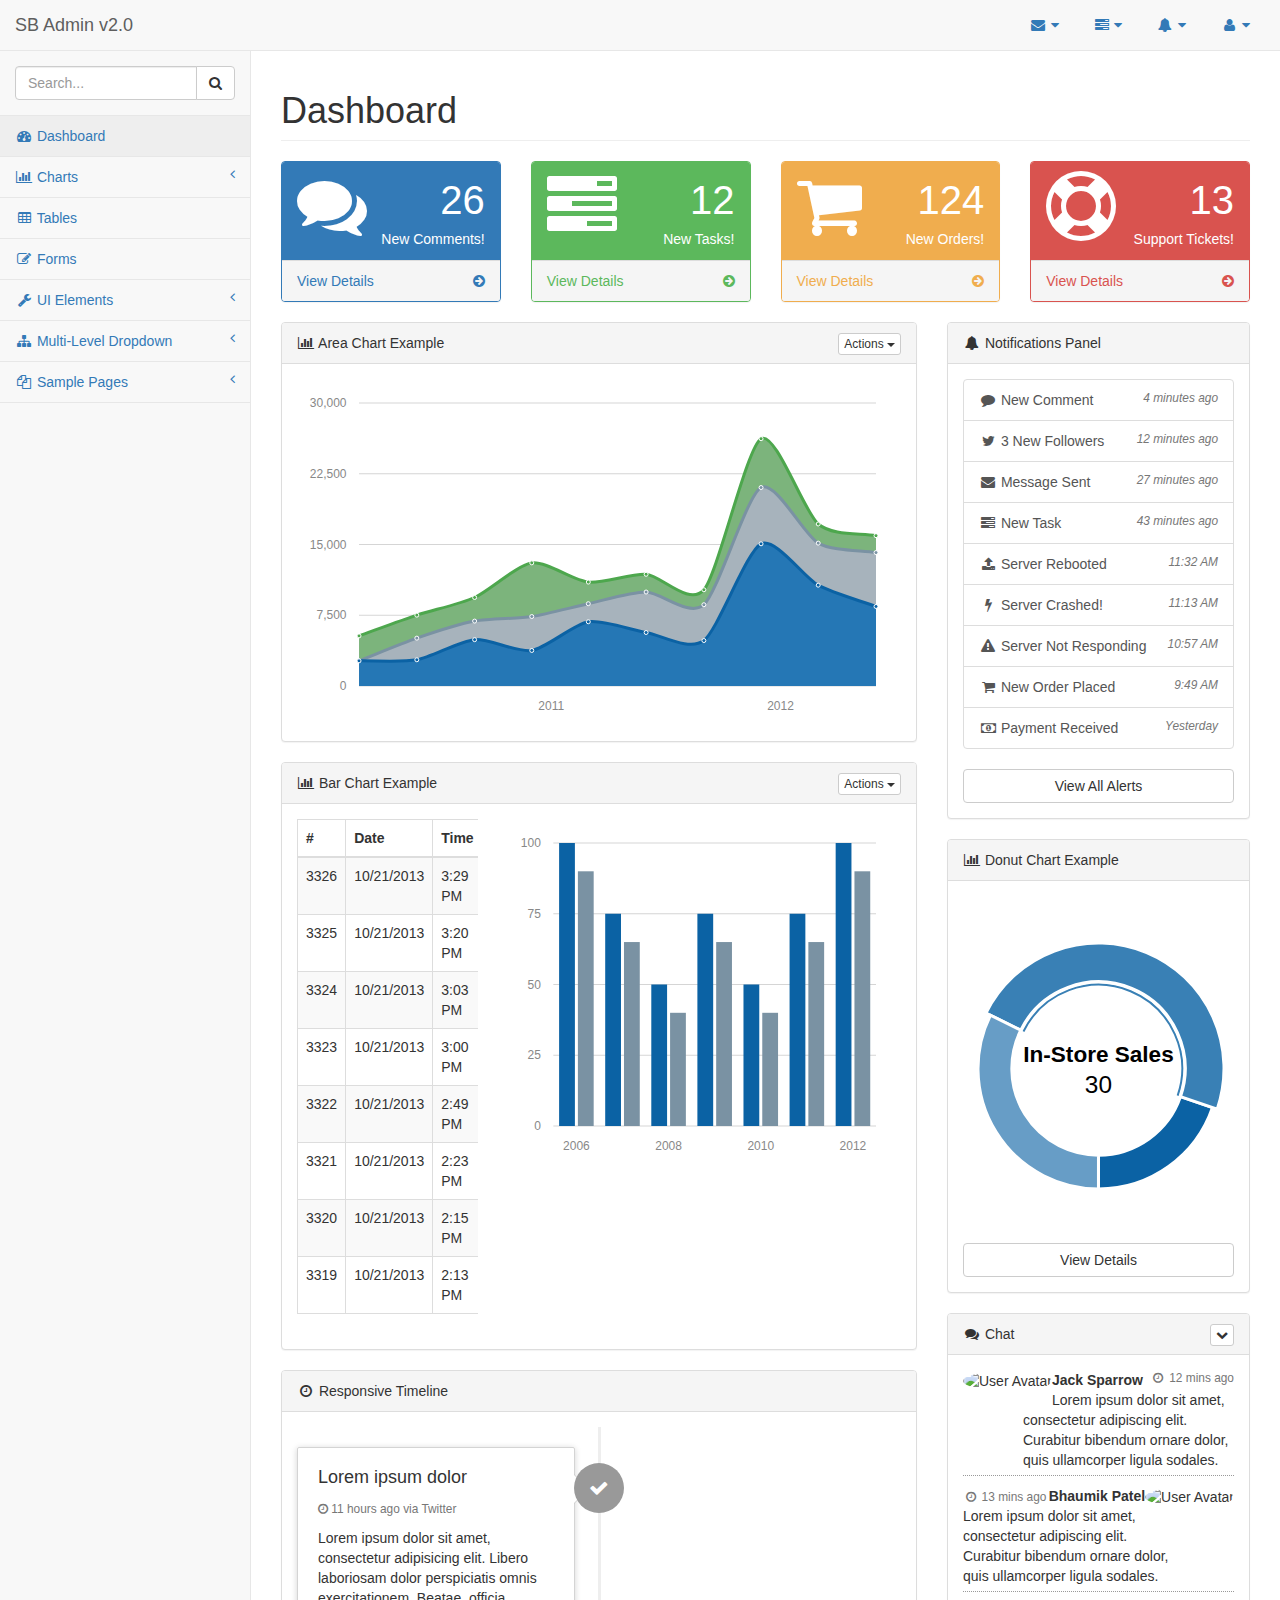
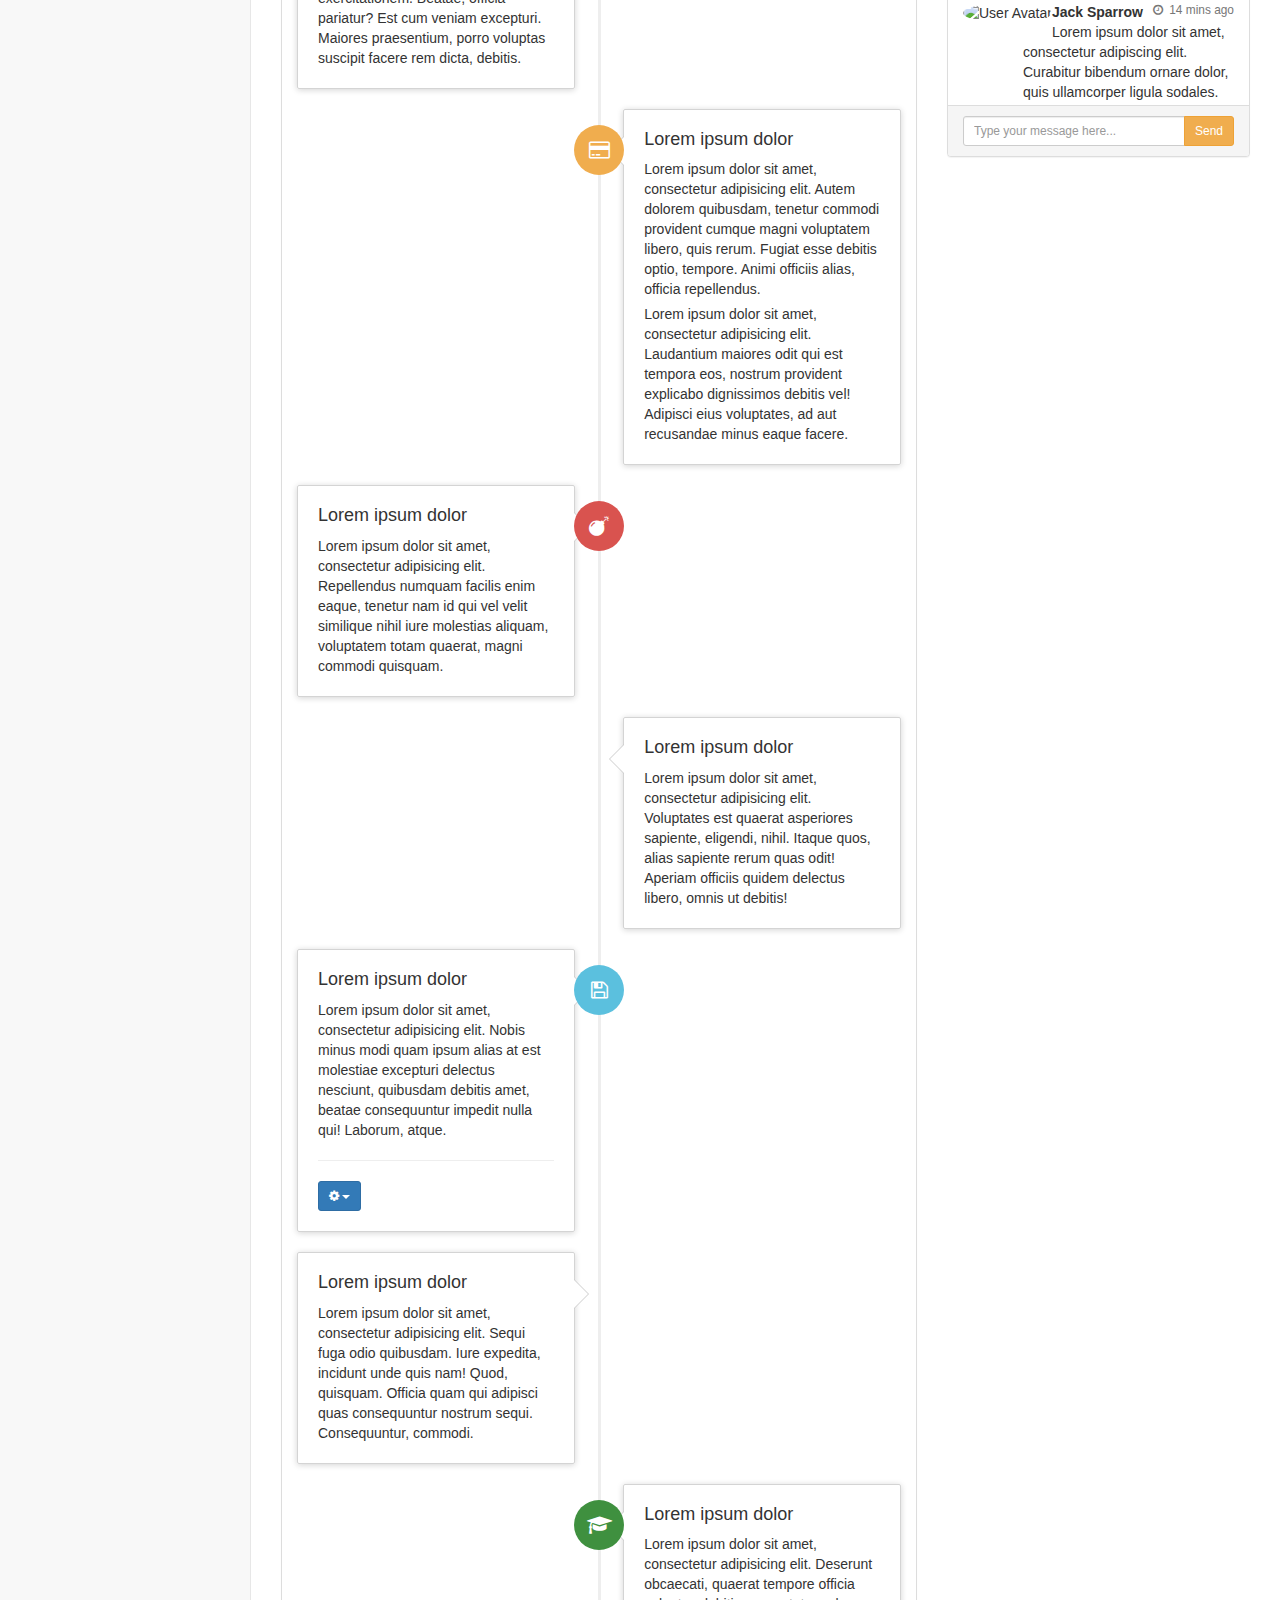
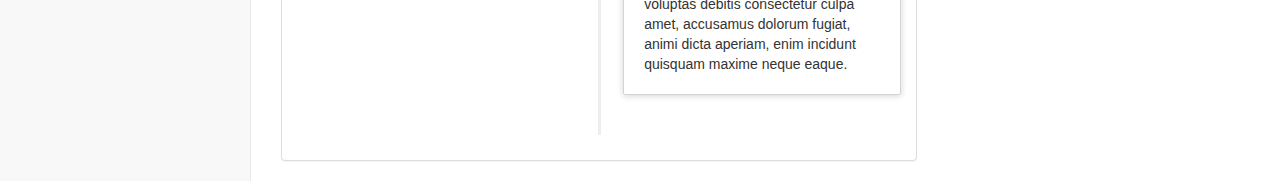
==== pages/index.html @ defeca93 "Initial commit with James' WebGL + bootstrap admin starter tempate" ====
<!DOCTYPE html>
<html lang="en">

<head>

    <meta charset="utf-8">
    <meta http-equiv="X-UA-Compatible" content="IE=edge">
    <meta name="viewport" content="width=device-width, initial-scale=1">
    <meta name="description" content="">
    <meta name="author" content="">

    <title>SB Admin 2 - Bootstrap Admin Theme</title>

    <!-- Bootstrap Core CSS -->
    <link href="../bower_components/bootstrap/dist/css/bootstrap.min.css" rel="stylesheet">

    <!-- MetisMenu CSS -->
    <link href="../bower_components/metisMenu/dist/metisMenu.min.css" rel="stylesheet">

    <!-- Timeline CSS -->
    <link href="../dist/css/timeline.css" rel="stylesheet">

    <!-- Custom CSS -->
    <link href="../dist/css/sb-admin-2.css" rel="stylesheet">

    <!-- Morris Charts CSS -->
    <link href="../bower_components/morrisjs/morris.css" rel="stylesheet">

    <!-- Custom Fonts -->
    <link href="../bower_components/font-awesome/css/font-awesome.min.css" rel="stylesheet" type="text/css">

    <!-- HTML5 Shim and Respond.js IE8 support of HTML5 elements and media queries -->
    <!-- WARNING: Respond.js doesn't work if you view the page via file:// -->
    <!--[if lt IE 9]>
        <script src="https://oss.maxcdn.com/libs/html5shiv/3.7.0/html5shiv.js"></script>
        <script src="https://oss.maxcdn.com/libs/respond.js/1.4.2/respond.min.js"></script>
    <![endif]-->

</head>

<body>

    <div id="wrapper">

        <!-- Navigation -->
        <nav class="navbar navbar-default navbar-static-top" role="navigation" style="margin-bottom: 0">
            <div class="navbar-header">
                <button type="button" class="navbar-toggle" data-toggle="collapse" data-target=".navbar-collapse">
                    <span class="sr-only">Toggle navigation</span>
                    <span class="icon-bar"></span>
                    <span class="icon-bar"></span>
                    <span class="icon-bar"></span>
                </button>
                <a class="navbar-brand" href="index.html">SB Admin v2.0</a>
            </div>
            <!-- /.navbar-header -->

            <ul class="nav navbar-top-links navbar-right">
                <li class="dropdown">
                    <a class="dropdown-toggle" data-toggle="dropdown" href="#">
                        <i class="fa fa-envelope fa-fw"></i>  <i class="fa fa-caret-down"></i>
                    </a>
                    <ul class="dropdown-menu dropdown-messages">
                        <li>
                            <a href="#">
                                <div>
                                    <strong>John Smith</strong>
                                    <span class="pull-right text-muted">
                                        <em>Yesterday</em>
                                    </span>
                                </div>
                                <div>Lorem ipsum dolor sit amet, consectetur adipiscing elit. Pellentesque eleifend...</div>
                            </a>
                        </li>
                        <li class="divider"></li>
                        <li>
                            <a href="#">
                                <div>
                                    <strong>John Smith</strong>
                                    <span class="pull-right text-muted">
                                        <em>Yesterday</em>
                                    </span>
                                </div>
                                <div>Lorem ipsum dolor sit amet, consectetur adipiscing elit. Pellentesque eleifend...</div>
                            </a>
                        </li>
                        <li class="divider"></li>
                        <li>
                            <a href="#">
                                <div>
                                    <strong>John Smith</strong>
                                    <span class="pull-right text-muted">
                                        <em>Yesterday</em>
                                    </span>
                                </div>
                                <div>Lorem ipsum dolor sit amet, consectetur adipiscing elit. Pellentesque eleifend...</div>
                            </a>
                        </li>
                        <li class="divider"></li>
                        <li>
                            <a class="text-center" href="#">
                                <strong>Read All Messages</strong>
                                <i class="fa fa-angle-right"></i>
                            </a>
                        </li>
                    </ul>
                    <!-- /.dropdown-messages -->
                </li>
                <!-- /.dropdown -->
                <li class="dropdown">
                    <a class="dropdown-toggle" data-toggle="dropdown" href="#">
                        <i class="fa fa-tasks fa-fw"></i>  <i class="fa fa-caret-down"></i>
                    </a>
                    <ul class="dropdown-menu dropdown-tasks">
                        <li>
                            <a href="#">
                                <div>
                                    <p>
                                        <strong>Task 1</strong>
                                        <span class="pull-right text-muted">40% Complete</span>
                                    </p>
                                    <div class="progress progress-striped active">
                                        <div class="progress-bar progress-bar-success" role="progressbar" aria-valuenow="40" aria-valuemin="0" aria-valuemax="100" style="width: 40%">
                                            <span class="sr-only">40% Complete (success)</span>
                                        </div>
                                    </div>
                                </div>
                            </a>
                        </li>
                        <li class="divider"></li>
                        <li>
                            <a href="#">
                                <div>
                                    <p>
                                        <strong>Task 2</strong>
                                        <span class="pull-right text-muted">20% Complete</span>
                                    </p>
                                    <div class="progress progress-striped active">
                                        <div class="progress-bar progress-bar-info" role="progressbar" aria-valuenow="20" aria-valuemin="0" aria-valuemax="100" style="width: 20%">
                                            <span class="sr-only">20% Complete</span>
                                        </div>
                                    </div>
                                </div>
                            </a>
                        </li>
                        <li class="divider"></li>
                        <li>
                            <a href="#">
                                <div>
                                    <p>
                                        <strong>Task 3</strong>
                                        <span class="pull-right text-muted">60% Complete</span>
                                    </p>
                                    <div class="progress progress-striped active">
                                        <div class="progress-bar progress-bar-warning" role="progressbar" aria-valuenow="60" aria-valuemin="0" aria-valuemax="100" style="width: 60%">
                                            <span class="sr-only">60% Complete (warning)</span>
                                        </div>
                                    </div>
                                </div>
                            </a>
                        </li>
                        <li class="divider"></li>
                        <li>
                            <a href="#">
                                <div>
                                    <p>
                                        <strong>Task 4</strong>
                                        <span class="pull-right text-muted">80% Complete</span>
                                    </p>
                                    <div class="progress progress-striped active">
                                        <div class="progress-bar progress-bar-danger" role="progressbar" aria-valuenow="80" aria-valuemin="0" aria-valuemax="100" style="width: 80%">
                                            <span class="sr-only">80% Complete (danger)</span>
                                        </div>
                                    </div>
                                </div>
                            </a>
                        </li>
                        <li class="divider"></li>
                        <li>
                            <a class="text-center" href="#">
                                <strong>See All Tasks</strong>
                                <i class="fa fa-angle-right"></i>
                            </a>
                        </li>
                    </ul>
                    <!-- /.dropdown-tasks -->
                </li>
                <!-- /.dropdown -->
                <li class="dropdown">
                    <a class="dropdown-toggle" data-toggle="dropdown" href="#">
                        <i class="fa fa-bell fa-fw"></i>  <i class="fa fa-caret-down"></i>
                    </a>
                    <ul class="dropdown-menu dropdown-alerts">
                        <li>
                            <a href="#">
                                <div>
                                    <i class="fa fa-comment fa-fw"></i> New Comment
                                    <span class="pull-right text-muted small">4 minutes ago</span>
                                </div>
                            </a>
                        </li>
                        <li class="divider"></li>
                        <li>
                            <a href="#">
                                <div>
                                    <i class="fa fa-twitter fa-fw"></i> 3 New Followers
                                    <span class="pull-right text-muted small">12 minutes ago</span>
                                </div>
                            </a>
                        </li>
                        <li class="divider"></li>
                        <li>
                            <a href="#">
                                <div>
                                    <i class="fa fa-envelope fa-fw"></i> Message Sent
                                    <span class="pull-right text-muted small">4 minutes ago</span>
                                </div>
                            </a>
                        </li>
                        <li class="divider"></li>
                        <li>
                            <a href="#">
                                <div>
                                    <i class="fa fa-tasks fa-fw"></i> New Task
                                    <span class="pull-right text-muted small">4 minutes ago</span>
                                </div>
                            </a>
                        </li>
                        <li class="divider"></li>
                        <li>
                            <a href="#">
                                <div>
                                    <i class="fa fa-upload fa-fw"></i> Server Rebooted
                                    <span class="pull-right text-muted small">4 minutes ago</span>
                                </div>
                            </a>
                        </li>
                        <li class="divider"></li>
                        <li>
                            <a class="text-center" href="#">
                                <strong>See All Alerts</strong>
                                <i class="fa fa-angle-right"></i>
                            </a>
                        </li>
                    </ul>
                    <!-- /.dropdown-alerts -->
                </li>
                <!-- /.dropdown -->
                <li class="dropdown">
                    <a class="dropdown-toggle" data-toggle="dropdown" href="#">
                        <i class="fa fa-user fa-fw"></i>  <i class="fa fa-caret-down"></i>
                    </a>
                    <ul class="dropdown-menu dropdown-user">
                        <li><a href="#"><i class="fa fa-user fa-fw"></i> User Profile</a>
                        </li>
                        <li><a href="#"><i class="fa fa-gear fa-fw"></i> Settings</a>
                        </li>
                        <li class="divider"></li>
                        <li><a href="login.html"><i class="fa fa-sign-out fa-fw"></i> Logout</a>
                        </li>
                    </ul>
                    <!-- /.dropdown-user -->
                </li>
                <!-- /.dropdown -->
            </ul>
            <!-- /.navbar-top-links -->

            <div class="navbar-default sidebar" role="navigation">
                <div class="sidebar-nav navbar-collapse">
                    <ul class="nav" id="side-menu">
                        <li class="sidebar-search">
                            <div class="input-group custom-search-form">
                                <input type="text" class="form-control" placeholder="Search...">
                                <span class="input-group-btn">
                                <button class="btn btn-default" type="button">
                                    <i class="fa fa-search"></i>
                                </button>
                            </span>
                            </div>
                            <!-- /input-group -->
                        </li>
                        <li>
                            <a href="index.html"><i class="fa fa-dashboard fa-fw"></i> Dashboard</a>
                        </li>
                        <li>
                            <a href="#"><i class="fa fa-bar-chart-o fa-fw"></i> Charts<span class="fa arrow"></span></a>
                            <ul class="nav nav-second-level">
                                <li>
                                    <a href="flot.html">Flot Charts</a>
                                </li>
                                <li>
                                    <a href="morris.html">Morris.js Charts</a>
                                </li>
                            </ul>
                            <!-- /.nav-second-level -->
                        </li>
                        <li>
                            <a href="tables.html"><i class="fa fa-table fa-fw"></i> Tables</a>
                        </li>
                        <li>
                            <a href="forms.html"><i class="fa fa-edit fa-fw"></i> Forms</a>
                        </li>
                        <li>
                            <a href="#"><i class="fa fa-wrench fa-fw"></i> UI Elements<span class="fa arrow"></span></a>
                            <ul class="nav nav-second-level">
                                <li>
                                    <a href="panels-wells.html">Panels and Wells</a>
                                </li>
                                <li>
                                    <a href="buttons.html">Buttons</a>
                                </li>
                                <li>
                                    <a href="notifications.html">Notifications</a>
                                </li>
                                <li>
                                    <a href="typography.html">Typography</a>
                                </li>
                                <li>
                                    <a href="icons.html"> Icons</a>
                                </li>
                                <li>
                                    <a href="grid.html">Grid</a>
                                </li>
                            </ul>
                            <!-- /.nav-second-level -->
                        </li>
                        <li>
                            <a href="#"><i class="fa fa-sitemap fa-fw"></i> Multi-Level Dropdown<span class="fa arrow"></span></a>
                            <ul class="nav nav-second-level">
                                <li>
                                    <a href="#">Second Level Item</a>
                                </li>
                                <li>
                                    <a href="#">Second Level Item</a>
                                </li>
                                <li>
                                    <a href="#">Third Level <span class="fa arrow"></span></a>
                                    <ul class="nav nav-third-level">
                                        <li>
                                            <a href="#">Third Level Item</a>
                                        </li>
                                        <li>
                                            <a href="#">Third Level Item</a>
                                        </li>
                                        <li>
                                            <a href="#">Third Level Item</a>
                                        </li>
                                        <li>
                                            <a href="#">Third Level Item</a>
                                        </li>
                                    </ul>
                                    <!-- /.nav-third-level -->
                                </li>
                            </ul>
                            <!-- /.nav-second-level -->
                        </li>
                        <li>
                            <a href="#"><i class="fa fa-files-o fa-fw"></i> Sample Pages<span class="fa arrow"></span></a>
                            <ul class="nav nav-second-level">
                                <li>
                                    <a href="blank.html">Blank Page</a>
                                </li>
                                <li>
                                    <a href="login.html">Login Page</a>
                                </li>
                            </ul>
                            <!-- /.nav-second-level -->
                        </li>
                    </ul>
                </div>
                <!-- /.sidebar-collapse -->
            </div>
            <!-- /.navbar-static-side -->
        </nav>

        <div id="page-wrapper">
            <div class="row">
                <div class="col-lg-12">
                    <h1 class="page-header">Dashboard</h1>
                </div>
                <!-- /.col-lg-12 -->
            </div>
            <!-- /.row -->
            <div class="row">
                <div class="col-lg-3 col-md-6">
                    <div class="panel panel-primary">
                        <div class="panel-heading">
                            <div class="row">
                                <div class="col-xs-3">
                                    <i class="fa fa-comments fa-5x"></i>
                                </div>
                                <div class="col-xs-9 text-right">
                                    <div class="huge">26</div>
                                    <div>New Comments!</div>
                                </div>
                            </div>
                        </div>
                        <a href="#">
                            <div class="panel-footer">
                                <span class="pull-left">View Details</span>
                                <span class="pull-right"><i class="fa fa-arrow-circle-right"></i></span>
                                <div class="clearfix"></div>
                            </div>
                        </a>
                    </div>
                </div>
                <div class="col-lg-3 col-md-6">
                    <div class="panel panel-green">
                        <div class="panel-heading">
                            <div class="row">
                                <div class="col-xs-3">
                                    <i class="fa fa-tasks fa-5x"></i>
                                </div>
                                <div class="col-xs-9 text-right">
                                    <div class="huge">12</div>
                                    <div>New Tasks!</div>
                                </div>
                            </div>
                        </div>
                        <a href="#">
                            <div class="panel-footer">
                                <span class="pull-left">View Details</span>
                                <span class="pull-right"><i class="fa fa-arrow-circle-right"></i></span>
                                <div class="clearfix"></div>
                            </div>
                        </a>
                    </div>
                </div>
                <div class="col-lg-3 col-md-6">
                    <div class="panel panel-yellow">
                        <div class="panel-heading">
                            <div class="row">
                                <div class="col-xs-3">
                                    <i class="fa fa-shopping-cart fa-5x"></i>
                                </div>
                                <div class="col-xs-9 text-right">
                                    <div class="huge">124</div>
                                    <div>New Orders!</div>
                                </div>
                            </div>
                        </div>
                        <a href="#">
                            <div class="panel-footer">
                                <span class="pull-left">View Details</span>
                                <span class="pull-right"><i class="fa fa-arrow-circle-right"></i></span>
                                <div class="clearfix"></div>
                            </div>
                        </a>
                    </div>
                </div>
                <div class="col-lg-3 col-md-6">
                    <div class="panel panel-red">
                        <div class="panel-heading">
                            <div class="row">
                                <div class="col-xs-3">
                                    <i class="fa fa-support fa-5x"></i>
                                </div>
                                <div class="col-xs-9 text-right">
                                    <div class="huge">13</div>
                                    <div>Support Tickets!</div>
                                </div>
                            </div>
                        </div>
                        <a href="#">
                            <div class="panel-footer">
                                <span class="pull-left">View Details</span>
                                <span class="pull-right"><i class="fa fa-arrow-circle-right"></i></span>
                                <div class="clearfix"></div>
                            </div>
                        </a>
                    </div>
                </div>
            </div>
            <!-- /.row -->
            <div class="row">
                <div class="col-lg-8">
                    <div class="panel panel-default">
                        <div class="panel-heading">
                            <i class="fa fa-bar-chart-o fa-fw"></i> Area Chart Example
                            <div class="pull-right">
                                <div class="btn-group">
                                    <button type="button" class="btn btn-default btn-xs dropdown-toggle" data-toggle="dropdown">
                                        Actions
                                        <span class="caret"></span>
                                    </button>
                                    <ul class="dropdown-menu pull-right" role="menu">
                                        <li><a href="#">Action</a>
                                        </li>
                                        <li><a href="#">Another action</a>
                                        </li>
                                        <li><a href="#">Something else here</a>
                                        </li>
                                        <li class="divider"></li>
                                        <li><a href="#">Separated link</a>
                                        </li>
                                    </ul>
                                </div>
                            </div>
                        </div>
                        <!-- /.panel-heading -->
                        <div class="panel-body">
                            <div id="morris-area-chart"></div>
                        </div>
                        <!-- /.panel-body -->
                    </div>
                    <!-- /.panel -->
                    <div class="panel panel-default">
                        <div class="panel-heading">
                            <i class="fa fa-bar-chart-o fa-fw"></i> Bar Chart Example
                            <div class="pull-right">
                                <div class="btn-group">
                                    <button type="button" class="btn btn-default btn-xs dropdown-toggle" data-toggle="dropdown">
                                        Actions
                                        <span class="caret"></span>
                                    </button>
                                    <ul class="dropdown-menu pull-right" role="menu">
                                        <li><a href="#">Action</a>
                                        </li>
                                        <li><a href="#">Another action</a>
                                        </li>
                                        <li><a href="#">Something else here</a>
                                        </li>
                                        <li class="divider"></li>
                                        <li><a href="#">Separated link</a>
                                        </li>
                                    </ul>
                                </div>
                            </div>
                        </div>
                        <!-- /.panel-heading -->
                        <div class="panel-body">
                            <div class="row">
                                <div class="col-lg-4">
                                    <div class="table-responsive">
                                        <table class="table table-bordered table-hover table-striped">
                                            <thead>
                                                <tr>
                                                    <th>#</th>
                                                    <th>Date</th>
                                                    <th>Time</th>
                                                    <th>Amount</th>
                                                </tr>
                                            </thead>
                                            <tbody>
                                                <tr>
                                                    <td>3326</td>
                                                    <td>10/21/2013</td>
                                                    <td>3:29 PM</td>
                                                    <td>$321.33</td>
                                                </tr>
                                                <tr>
                                                    <td>3325</td>
                                                    <td>10/21/2013</td>
                                                    <td>3:20 PM</td>
                                                    <td>$234.34</td>
                                                </tr>
                                                <tr>
                                                    <td>3324</td>
                                                    <td>10/21/2013</td>
                                                    <td>3:03 PM</td>
                                                    <td>$724.17</td>
                                                </tr>
                                                <tr>
                                                    <td>3323</td>
                                                    <td>10/21/2013</td>
                                                    <td>3:00 PM</td>
                                                    <td>$23.71</td>
                                                </tr>
                                                <tr>
                                                    <td>3322</td>
                                                    <td>10/21/2013</td>
                                                    <td>2:49 PM</td>
                                                    <td>$8345.23</td>
                                                </tr>
                                                <tr>
                                                    <td>3321</td>
                                                    <td>10/21/2013</td>
                                                    <td>2:23 PM</td>
                                                    <td>$245.12</td>
                                                </tr>
                                                <tr>
                                                    <td>3320</td>
                                                    <td>10/21/2013</td>
                                                    <td>2:15 PM</td>
                                                    <td>$5663.54</td>
                                                </tr>
                                                <tr>
                                                    <td>3319</td>
                                                    <td>10/21/2013</td>
                                                    <td>2:13 PM</td>
                                                    <td>$943.45</td>
                                                </tr>
                                            </tbody>
                                        </table>
                                    </div>
                                    <!-- /.table-responsive -->
                                </div>
                                <!-- /.col-lg-4 (nested) -->
                                <div class="col-lg-8">
                                    <div id="morris-bar-chart"></div>
                                </div>
                                <!-- /.col-lg-8 (nested) -->
                            </div>
                            <!-- /.row -->
                        </div>
                        <!-- /.panel-body -->
                    </div>
                    <!-- /.panel -->
                    <div class="panel panel-default">
                        <div class="panel-heading">
                            <i class="fa fa-clock-o fa-fw"></i> Responsive Timeline
                        </div>
                        <!-- /.panel-heading -->
                        <div class="panel-body">
                            <ul class="timeline">
                                <li>
                                    <div class="timeline-badge"><i class="fa fa-check"></i>
                                    </div>
                                    <div class="timeline-panel">
                                        <div class="timeline-heading">
                                            <h4 class="timeline-title">Lorem ipsum dolor</h4>
                                            <p><small class="text-muted"><i class="fa fa-clock-o"></i> 11 hours ago via Twitter</small>
                                            </p>
                                        </div>
                                        <div class="timeline-body">
                                            <p>Lorem ipsum dolor sit amet, consectetur adipisicing elit. Libero laboriosam dolor perspiciatis omnis exercitationem. Beatae, officia pariatur? Est cum veniam excepturi. Maiores praesentium, porro voluptas suscipit facere rem dicta, debitis.</p>
                                        </div>
                                    </div>
                                </li>
                                <li class="timeline-inverted">
                                    <div class="timeline-badge warning"><i class="fa fa-credit-card"></i>
                                    </div>
                                    <div class="timeline-panel">
                                        <div class="timeline-heading">
                                            <h4 class="timeline-title">Lorem ipsum dolor</h4>
                                        </div>
                                        <div class="timeline-body">
                                            <p>Lorem ipsum dolor sit amet, consectetur adipisicing elit. Autem dolorem quibusdam, tenetur commodi provident cumque magni voluptatem libero, quis rerum. Fugiat esse debitis optio, tempore. Animi officiis alias, officia repellendus.</p>
                                            <p>Lorem ipsum dolor sit amet, consectetur adipisicing elit. Laudantium maiores odit qui est tempora eos, nostrum provident explicabo dignissimos debitis vel! Adipisci eius voluptates, ad aut recusandae minus eaque facere.</p>
                                        </div>
                                    </div>
                                </li>
                                <li>
                                    <div class="timeline-badge danger"><i class="fa fa-bomb"></i>
                                    </div>
                                    <div class="timeline-panel">
                                        <div class="timeline-heading">
                                            <h4 class="timeline-title">Lorem ipsum dolor</h4>
                                        </div>
                                        <div class="timeline-body">
                                            <p>Lorem ipsum dolor sit amet, consectetur adipisicing elit. Repellendus numquam facilis enim eaque, tenetur nam id qui vel velit similique nihil iure molestias aliquam, voluptatem totam quaerat, magni commodi quisquam.</p>
                                        </div>
                                    </div>
                                </li>
                                <li class="timeline-inverted">
                                    <div class="timeline-panel">
                                        <div class="timeline-heading">
                                            <h4 class="timeline-title">Lorem ipsum dolor</h4>
                                        </div>
                                        <div class="timeline-body">
                                            <p>Lorem ipsum dolor sit amet, consectetur adipisicing elit. Voluptates est quaerat asperiores sapiente, eligendi, nihil. Itaque quos, alias sapiente rerum quas odit! Aperiam officiis quidem delectus libero, omnis ut debitis!</p>
                                        </div>
                                    </div>
                                </li>
                                <li>
                                    <div class="timeline-badge info"><i class="fa fa-save"></i>
                                    </div>
                                    <div class="timeline-panel">
                                        <div class="timeline-heading">
                                            <h4 class="timeline-title">Lorem ipsum dolor</h4>
                                        </div>
                                        <div class="timeline-body">
                                            <p>Lorem ipsum dolor sit amet, consectetur adipisicing elit. Nobis minus modi quam ipsum alias at est molestiae excepturi delectus nesciunt, quibusdam debitis amet, beatae consequuntur impedit nulla qui! Laborum, atque.</p>
                                            <hr>
                                            <div class="btn-group">
                                                <button type="button" class="btn btn-primary btn-sm dropdown-toggle" data-toggle="dropdown">
                                                    <i class="fa fa-gear"></i>  <span class="caret"></span>
                                                </button>
                                                <ul class="dropdown-menu" role="menu">
                                                    <li><a href="#">Action</a>
                                                    </li>
                                                    <li><a href="#">Another action</a>
                                                    </li>
                                                    <li><a href="#">Something else here</a>
                                                    </li>
                                                    <li class="divider"></li>
                                                    <li><a href="#">Separated link</a>
                                                    </li>
                                                </ul>
                                            </div>
                                        </div>
                                    </div>
                                </li>
                                <li>
                                    <div class="timeline-panel">
                                        <div class="timeline-heading">
                                            <h4 class="timeline-title">Lorem ipsum dolor</h4>
                                        </div>
                                        <div class="timeline-body">
                                            <p>Lorem ipsum dolor sit amet, consectetur adipisicing elit. Sequi fuga odio quibusdam. Iure expedita, incidunt unde quis nam! Quod, quisquam. Officia quam qui adipisci quas consequuntur nostrum sequi. Consequuntur, commodi.</p>
                                        </div>
                                    </div>
                                </li>
                                <li class="timeline-inverted">
                                    <div class="timeline-badge success"><i class="fa fa-graduation-cap"></i>
                                    </div>
                                    <div class="timeline-panel">
                                        <div class="timeline-heading">
                                            <h4 class="timeline-title">Lorem ipsum dolor</h4>
                                        </div>
                                        <div class="timeline-body">
                                            <p>Lorem ipsum dolor sit amet, consectetur adipisicing elit. Deserunt obcaecati, quaerat tempore officia voluptas debitis consectetur culpa amet, accusamus dolorum fugiat, animi dicta aperiam, enim incidunt quisquam maxime neque eaque.</p>
                                        </div>
                                    </div>
                                </li>
                            </ul>
                        </div>
                        <!-- /.panel-body -->
                    </div>
                    <!-- /.panel -->
                </div>
                <!-- /.col-lg-8 -->
                <div class="col-lg-4">
                    <div class="panel panel-default">
                        <div class="panel-heading">
                            <i class="fa fa-bell fa-fw"></i> Notifications Panel
                        </div>
                        <!-- /.panel-heading -->
                        <div class="panel-body">
                            <div class="list-group">
                                <a href="#" class="list-group-item">
                                    <i class="fa fa-comment fa-fw"></i> New Comment
                                    <span class="pull-right text-muted small"><em>4 minutes ago</em>
                                    </span>
                                </a>
                                <a href="#" class="list-group-item">
                                    <i class="fa fa-twitter fa-fw"></i> 3 New Followers
                                    <span class="pull-right text-muted small"><em>12 minutes ago</em>
                                    </span>
                                </a>
                                <a href="#" class="list-group-item">
                                    <i class="fa fa-envelope fa-fw"></i> Message Sent
                                    <span class="pull-right text-muted small"><em>27 minutes ago</em>
                                    </span>
                                </a>
                                <a href="#" class="list-group-item">
                                    <i class="fa fa-tasks fa-fw"></i> New Task
                                    <span class="pull-right text-muted small"><em>43 minutes ago</em>
                                    </span>
                                </a>
                                <a href="#" class="list-group-item">
                                    <i class="fa fa-upload fa-fw"></i> Server Rebooted
                                    <span class="pull-right text-muted small"><em>11:32 AM</em>
                                    </span>
                                </a>
                                <a href="#" class="list-group-item">
                                    <i class="fa fa-bolt fa-fw"></i> Server Crashed!
                                    <span class="pull-right text-muted small"><em>11:13 AM</em>
                                    </span>
                                </a>
                                <a href="#" class="list-group-item">
                                    <i class="fa fa-warning fa-fw"></i> Server Not Responding
                                    <span class="pull-right text-muted small"><em>10:57 AM</em>
                                    </span>
                                </a>
                                <a href="#" class="list-group-item">
                                    <i class="fa fa-shopping-cart fa-fw"></i> New Order Placed
                                    <span class="pull-right text-muted small"><em>9:49 AM</em>
                                    </span>
                                </a>
                                <a href="#" class="list-group-item">
                                    <i class="fa fa-money fa-fw"></i> Payment Received
                                    <span class="pull-right text-muted small"><em>Yesterday</em>
                                    </span>
                                </a>
                            </div>
                            <!-- /.list-group -->
                            <a href="#" class="btn btn-default btn-block">View All Alerts</a>
                        </div>
                        <!-- /.panel-body -->
                    </div>
                    <!-- /.panel -->
                    <div class="panel panel-default">
                        <div class="panel-heading">
                            <i class="fa fa-bar-chart-o fa-fw"></i> Donut Chart Example
                        </div>
                        <div class="panel-body">
                            <div id="morris-donut-chart"></div>
                            <a href="#" class="btn btn-default btn-block">View Details</a>
                        </div>
                        <!-- /.panel-body -->
                    </div>
                    <!-- /.panel -->
                    <div class="chat-panel panel panel-default">
                        <div class="panel-heading">
                            <i class="fa fa-comments fa-fw"></i>
                            Chat
                            <div class="btn-group pull-right">
                                <button type="button" class="btn btn-default btn-xs dropdown-toggle" data-toggle="dropdown">
                                    <i class="fa fa-chevron-down"></i>
                                </button>
                                <ul class="dropdown-menu slidedown">
                                    <li>
                                        <a href="#">
                                            <i class="fa fa-refresh fa-fw"></i> Refresh
                                        </a>
                                    </li>
                                    <li>
                                        <a href="#">
                                            <i class="fa fa-check-circle fa-fw"></i> Available
                                        </a>
                                    </li>
                                    <li>
                                        <a href="#">
                                            <i class="fa fa-times fa-fw"></i> Busy
                                        </a>
                                    </li>
                                    <li>
                                        <a href="#">
                                            <i class="fa fa-clock-o fa-fw"></i> Away
                                        </a>
                                    </li>
                                    <li class="divider"></li>
                                    <li>
                                        <a href="#">
                                            <i class="fa fa-sign-out fa-fw"></i> Sign Out
                                        </a>
                                    </li>
                                </ul>
                            </div>
                        </div>
                        <!-- /.panel-heading -->
                        <div class="panel-body">
                            <ul class="chat">
                                <li class="left clearfix">
                                    <span class="chat-img pull-left">
                                        <img src="http://placehold.it/50/55C1E7/fff" alt="User Avatar" class="img-circle" />
                                    </span>
                                    <div class="chat-body clearfix">
                                        <div class="header">
                                            <strong class="primary-font">Jack Sparrow</strong>
                                            <small class="pull-right text-muted">
                                                <i class="fa fa-clock-o fa-fw"></i> 12 mins ago
                                            </small>
                                        </div>
                                        <p>
                                            Lorem ipsum dolor sit amet, consectetur adipiscing elit. Curabitur bibendum ornare dolor, quis ullamcorper ligula sodales.
                                        </p>
                                    </div>
                                </li>
                                <li class="right clearfix">
                                    <span class="chat-img pull-right">
                                        <img src="http://placehold.it/50/FA6F57/fff" alt="User Avatar" class="img-circle" />
                                    </span>
                                    <div class="chat-body clearfix">
                                        <div class="header">
                                            <small class=" text-muted">
                                                <i class="fa fa-clock-o fa-fw"></i> 13 mins ago</small>
                                            <strong class="pull-right primary-font">Bhaumik Patel</strong>
                                        </div>
                                        <p>
                                            Lorem ipsum dolor sit amet, consectetur adipiscing elit. Curabitur bibendum ornare dolor, quis ullamcorper ligula sodales.
                                        </p>
                                    </div>
                                </li>
                                <li class="left clearfix">
                                    <span class="chat-img pull-left">
                                        <img src="http://placehold.it/50/55C1E7/fff" alt="User Avatar" class="img-circle" />
                                    </span>
                                    <div class="chat-body clearfix">
                                        <div class="header">
                                            <strong class="primary-font">Jack Sparrow</strong>
                                            <small class="pull-right text-muted">
                                                <i class="fa fa-clock-o fa-fw"></i> 14 mins ago</small>
                                        </div>
                                        <p>
                                            Lorem ipsum dolor sit amet, consectetur adipiscing elit. Curabitur bibendum ornare dolor, quis ullamcorper ligula sodales.
                                        </p>
                                    </div>
                                </li>
                                <li class="right clearfix">
                                    <span class="chat-img pull-right">
                                        <img src="http://placehold.it/50/FA6F57/fff" alt="User Avatar" class="img-circle" />
                                    </span>
                                    <div class="chat-body clearfix">
                                        <div class="header">
                                            <small class=" text-muted">
                                                <i class="fa fa-clock-o fa-fw"></i> 15 mins ago</small>
                                            <strong class="pull-right primary-font">Bhaumik Patel</strong>
                                        </div>
                                        <p>
                                            Lorem ipsum dolor sit amet, consectetur adipiscing elit. Curabitur bibendum ornare dolor, quis ullamcorper ligula sodales.
                                        </p>
                                    </div>
                                </li>
                            </ul>
                        </div>
                        <!-- /.panel-body -->
                        <div class="panel-footer">
                            <div class="input-group">
                                <input id="btn-input" type="text" class="form-control input-sm" placeholder="Type your message here..." />
                                <span class="input-group-btn">
                                    <button class="btn btn-warning btn-sm" id="btn-chat">
                                        Send
                                    </button>
                                </span>
                            </div>
                        </div>
                        <!-- /.panel-footer -->
                    </div>
                    <!-- /.panel .chat-panel -->
                </div>
                <!-- /.col-lg-4 -->
            </div>
            <!-- /.row -->
        </div>
        <!-- /#page-wrapper -->

    </div>
    <!-- /#wrapper -->

    <!-- jQuery -->
    <script src="../bower_components/jquery/dist/jquery.min.js"></script>

    <!-- Bootstrap Core JavaScript -->
    <script src="../bower_components/bootstrap/dist/js/bootstrap.min.js"></script>

    <!-- Metis Menu Plugin JavaScript -->
    <script src="../bower_components/metisMenu/dist/metisMenu.min.js"></script>

    <!-- Morris Charts JavaScript -->
    <script src="../bower_components/raphael/raphael-min.js"></script>
    <script src="../bower_components/morrisjs/morris.min.js"></script>
    <script src="../js/morris-data.js"></script>

    <!-- Custom Theme JavaScript -->
    <script src="../dist/js/sb-admin-2.js"></script>

</body>

</html>
---- bower_components/metisMenu/dist/metisMenu.min.css ----
/*
 * metismenu - v1.1.3
 * Easy menu jQuery plugin for Twitter Bootstrap 3
 * https://github.com/onokumus/metisMenu
 *
 * Made by Osman Nuri Okumus
 * Under MIT License
 */

.arrow{float:right;line-height:1.42857}.glyphicon.arrow:before{content:"\e079"}.active>a>.glyphicon.arrow:before{content:"\e114"}.fa.arrow:before{content:"\f104"}.active>a>.fa.arrow:before{content:"\f107"}.plus-times{float:right}.fa.plus-times:before{content:"\f067"}.active>a>.fa.plus-times{filter:progid:DXImageTransform.Microsoft.BasicImage(rotation=1);-webkit-transform:rotate(45deg);-moz-transform:rotate(45deg);-ms-transform:rotate(45deg);-o-transform:rotate(45deg);transform:rotate(45deg)}.plus-minus{float:right}.fa.plus-minus:before{content:"\f067"}.active>a>.fa.plus-minus:before{content:"\f068"}
---- dist/css/timeline.css ----
.timeline {
    position: relative;
    padding: 20px 0 20px;
    list-style: none;
}

.timeline:before {
    content: " ";
    position: absolute;
    top: 0;
    bottom: 0;
    left: 50%;
    width: 3px;
    margin-left: -1.5px;
    background-color: #eeeeee;
}

.timeline > li {
    position: relative;
    margin-bottom: 20px;
}

.timeline > li:before,
.timeline > li:after {
    content: " ";
    display: table;
}

.timeline > li:after {
    clear: both;
}

.timeline > li:before,
.timeline > li:after {
    content: " ";
    display: table;
}

.timeline > li:after {
    clear: both;
}

.timeline > li > .timeline-panel {
    float: left;
    position: relative;
    width: 46%;
    padding: 20px;
    border: 1px solid #d4d4d4;
    border-radius: 2px;
    -webkit-box-shadow: 0 1px 6px rgba(0,0,0,0.175);
    box-shadow: 0 1px 6px rgba(0,0,0,0.175);
}

.timeline > li > .timeline-panel:before {
    content: " ";
    display: inline-block;
    position: absolute;
    top: 26px;
    right: -15px;
    border-top: 15px solid transparent;
    border-right: 0 solid #ccc;
    border-bottom: 15px solid transparent;
    border-left: 15px solid #ccc;
}

.timeline > li > .timeline-panel:after {
    content: " ";
    display: inline-block;
    position: absolute;
    top: 27px;
    right: -14px;
    border-top: 14px solid transparent;
    border-right: 0 solid #fff;
    border-bottom: 14px solid transparent;
    border-left: 14px solid #fff;
}

.timeline > li > .timeline-badge {
    z-index: 100;
    position: absolute;
    top: 16px;
    left: 50%;
    width: 50px;
    height: 50px;
    margin-left: -25px;
    border-radius: 50% 50% 50% 50%;
    text-align: center;
    font-size: 1.4em;
    line-height: 50px;
    color: #fff;
    background-color: #999999;
}

.timeline > li.timeline-inverted > .timeline-panel {
    float: right;
}

.timeline > li.timeline-inverted > .timeline-panel:before {
    right: auto;
    left: -15px;
    border-right-width: 15px;
    border-left-width: 0;
}

.timeline > li.timeline-inverted > .timeline-panel:after {
    right: auto;
    left: -14px;
    border-right-width: 14px;
    border-left-width: 0;
}

.timeline-badge.primary {
    background-color: #2e6da4 !important;
}

.timeline-badge.success {
    background-color: #3f903f !important;
}

.timeline-badge.warning {
    background-color: #f0ad4e !important;
}

.timeline-badge.danger {
    background-color: #d9534f !important;
}

.timeline-badge.info {
    background-color: #5bc0de !important;
}

.timeline-title {
    margin-top: 0;
    color: inherit;
}

.timeline-body > p,
.timeline-body > ul {
    margin-bottom: 0;
}

.timeline-body > p + p {
    margin-top: 5px;
}

@media(max-width:767px) {
    ul.timeline:before {
        left: 40px;
    }

    ul.timeline > li > .timeline-panel {
        width: calc(100% - 90px);
        width: -moz-calc(100% - 90px);
        width: -webkit-calc(100% - 90px);
    }

    ul.timeline > li > .timeline-badge {
        top: 16px;
        left: 15px;
        margin-left: 0;
    }

    ul.timeline > li > .timeline-panel {
        float: right;
    }

    ul.timeline > li > .timeline-panel:before {
        right: auto;
        left: -15px;
        border-right-width: 15px;
        border-left-width: 0;
    }

    ul.timeline > li > .timeline-panel:after {
        right: auto;
        left: -14px;
        border-right-width: 14px;
        border-left-width: 0;
    }
}
---- dist/css/sb-admin-2.css ----
/*!
 * Start Bootstrap - SB Admin 2 Bootstrap Admin Theme (http://startbootstrap.com)
 * Code licensed under the Apache License v2.0.
 * For details, see http://www.apache.org/licenses/LICENSE-2.0.
 */

body {
    background-color: #f8f8f8;
}

#wrapper {
    width: 100%;
}

#page-wrapper {
    padding: 0 15px;
    min-height: 568px;
    background-color: #fff;
}

@media(min-width:768px) {
    #page-wrapper {
        position: inherit;
        margin: 0 0 0 250px;
        padding: 0 30px;
        border-left: 1px solid #e7e7e7;
    }
}

.navbar-top-links {
    margin-right: 0;
}

.navbar-top-links li {
    display: inline-block;
}

.navbar-top-links li:last-child {
    margin-right: 15px;
}

.navbar-top-links li a {
    padding: 15px;
    min-height: 50px;
}

.navbar-top-links .dropdown-menu li {
    display: block;
}

.navbar-top-links .dropdown-menu li:last-child {
    margin-right: 0;
}

.navbar-top-links .dropdown-menu li a {
    padding: 3px 20px;
    min-height: 0;
}

.navbar-top-links .dropdown-menu li a div {
    white-space: normal;
}

.navbar-top-links .dropdown-messages,
.navbar-top-links .dropdown-tasks,
.navbar-top-links .dropdown-alerts {
    width: 310px;
    min-width: 0;
}

.navbar-top-links .dropdown-messages {
    margin-left: 5px;
}

.navbar-top-links .dropdown-tasks {
    margin-left: -59px;
}

.navbar-top-links .dropdown-alerts {
    margin-left: -123px;
}

.navbar-top-links .dropdown-user {
    right: 0;
    left: auto;
}

.sidebar .sidebar-nav.navbar-collapse {
    padding-right: 0;
    padding-left: 0;
}

.sidebar .sidebar-search {
    padding: 15px;
}

.sidebar ul li {
    border-bottom: 1px solid #e7e7e7;
}

.sidebar ul li a.active {
    background-color: #eee;
}

.sidebar .arrow {
    float: right;
}

.sidebar .fa.arrow:before {
    content: "\f104";
}

.sidebar .active>a>.fa.arrow:before {
    content: "\f107";
}

.sidebar .nav-second-level li,
.sidebar .nav-third-level li {
    border-bottom: 0!important;
}

.sidebar .nav-second-level li a {
    padding-left: 37px;
}

.sidebar .nav-third-level li a {
    padding-left: 52px;
}

@media(min-width:768px) {
    .sidebar {
        z-index: 1;
        position: absolute;
        width: 250px;
        margin-top: 51px;
    }

    .navbar-top-links .dropdown-messages,
    .navbar-top-links .dropdown-tasks,
    .navbar-top-links .dropdown-alerts {
        margin-left: auto;
    }
}

.btn-outline {
    color: inherit;
    background-color: transparent;
    transition: all .5s;
}

.btn-primary.btn-outline {
    color: #428bca;
}

.btn-success.btn-outline {
    color: #5cb85c;
}

.btn-info.btn-outline {
    color: #5bc0de;
}

.btn-warning.btn-outline {
    color: #f0ad4e;
}

.btn-danger.btn-outline {
    color: #d9534f;
}

.btn-primary.btn-outline:hover,
.btn-success.btn-outline:hover,
.btn-info.btn-outline:hover,
.btn-warning.btn-outline:hover,
.btn-danger.btn-outline:hover {
    color: #fff;
}

.chat {
    margin: 0;
    padding: 0;
    list-style: none;
}

.chat li {
    margin-bottom: 10px;
    padding-bottom: 5px;
    border-bottom: 1px dotted #999;
}

.chat li.left .chat-body {
    margin-left: 60px;
}

.chat li.right .chat-body {
    margin-right: 60px;
}

.chat li .chat-body p {
    margin: 0;
}

.panel .slidedown .glyphicon,
.chat .glyphicon {
    margin-right: 5px;
}

.chat-panel .panel-body {
    height: 350px;
    overflow-y: scroll;
}

.login-panel {
    margin-top: 25%;
}

.flot-chart {
    display: block;
    height: 400px;
}

.flot-chart-content {
    width: 100%;
    height: 100%;
}

.dataTables_wrapper {
    position: relative;
    clear: both;
}

table.dataTable thead .sorting,
table.dataTable thead .sorting_asc,
table.dataTable thead .sorting_desc,
table.dataTable thead .sorting_asc_disabled,
table.dataTable thead .sorting_desc_disabled {
    background: 0 0;
}

table.dataTable thead .sorting_asc:after {
    content: "\f0de";
    float: right;
    font-family: fontawesome;
}

table.dataTable thead .sorting_desc:after {
    content: "\f0dd";
    float: right;
    font-family: fontawesome;
}

table.dataTable thead .sorting:after {
    content: "\f0dc";
    float: right;
    font-family: fontawesome;
    color: rgba(50,50,50,.5);
}

.btn-circle {
    width: 30px;
    height: 30px;
    padding: 6px 0;
    border-radius: 15px;
    text-align: center;
    font-size: 12px;
    line-height: 1.428571429;
}

.btn-circle.btn-lg {
    width: 50px;
    height: 50px;
    padding: 10px 16px;
    border-radius: 25px;
    font-size: 18px;
    line-height: 1.33;
}

.btn-circle.btn-xl {
    width: 70px;
    height: 70px;
    padding: 10px 16px;
    border-radius: 35px;
    font-size: 24px;
    line-height: 1.33;
}

.show-grid [class^=col-] {
    padding-top: 10px;
    padding-bottom: 10px;
    border: 1px solid #ddd;
    background-color: #eee!important;
}

.show-grid {
    margin: 15px 0;
}

.huge {
    font-size: 40px;
}

.panel-green {
    border-color: #5cb85c;
}

.panel-green .panel-heading {
    border-color: #5cb85c;
    color: #fff;
    background-color: #5cb85c;
}

.panel-green a {
    color: #5cb85c;
}

.panel-green a:hover {
    color: #3d8b3d;
}

.panel-red {
    border-color: #d9534f;
}

.panel-red .panel-heading {
    border-color: #d9534f;
    color: #fff;
    background-color: #d9534f;
}

.panel-red a {
    color: #d9534f;
}

.panel-red a:hover {
    color: #b52b27;
}

.panel-yellow {
    border-color: #f0ad4e;
}

.panel-yellow .panel-heading {
    border-color: #f0ad4e;
    color: #fff;
    background-color: #f0ad4e;
}

.panel-yellow a {
    color: #f0ad4e;
}

.panel-yellow a:hover {
    color: #df8a13;
}
---- bower_components/morrisjs/morris.css ----
.morris-hover{position:absolute;z-index:1000}.morris-hover.morris-default-style{border-radius:10px;padding:6px;color:#666;background:rgba(255,255,255,0.8);border:solid 2px rgba(230,230,230,0.8);font-family:sans-serif;font-size:12px;text-align:center}.morris-hover.morris-default-style .morris-hover-row-label{font-weight:bold;margin:0.25em 0}
.morris-hover.morris-default-style .morris-hover-point{white-space:nowrap;margin:0.1em 0}
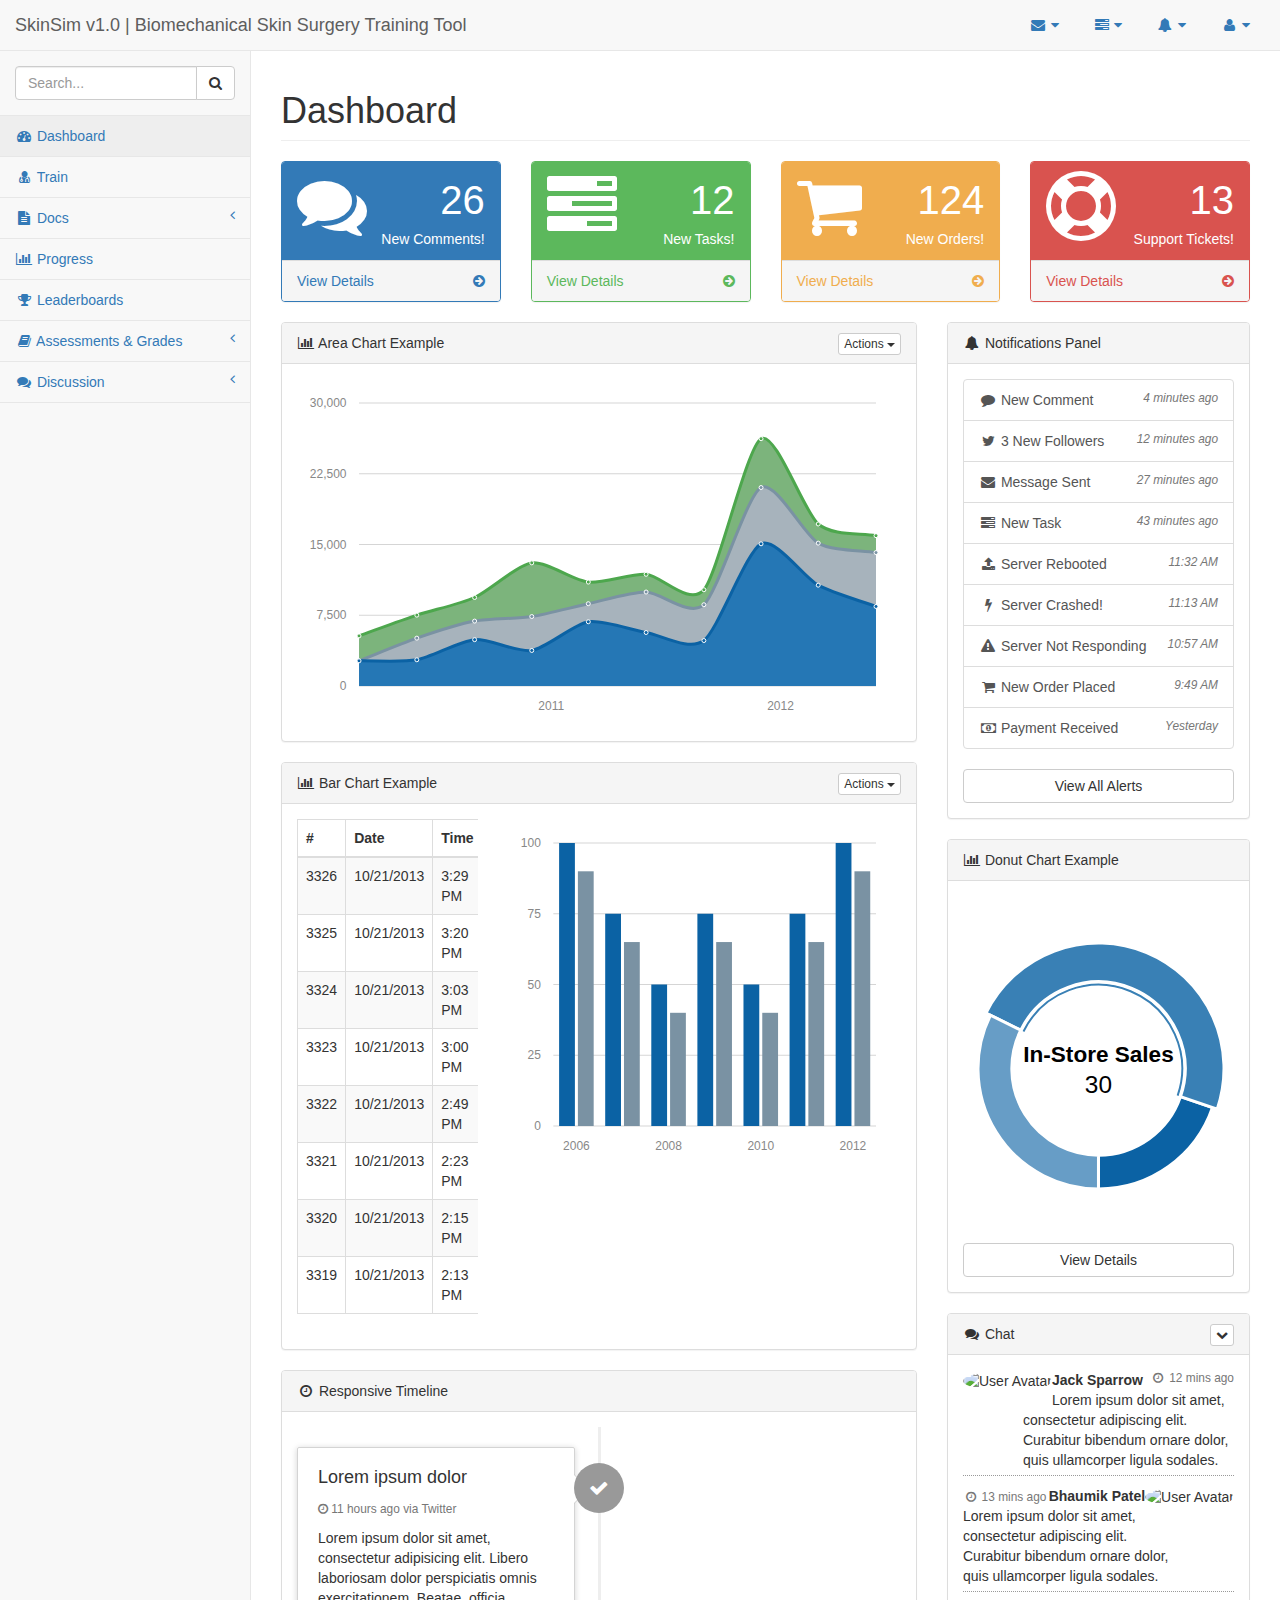
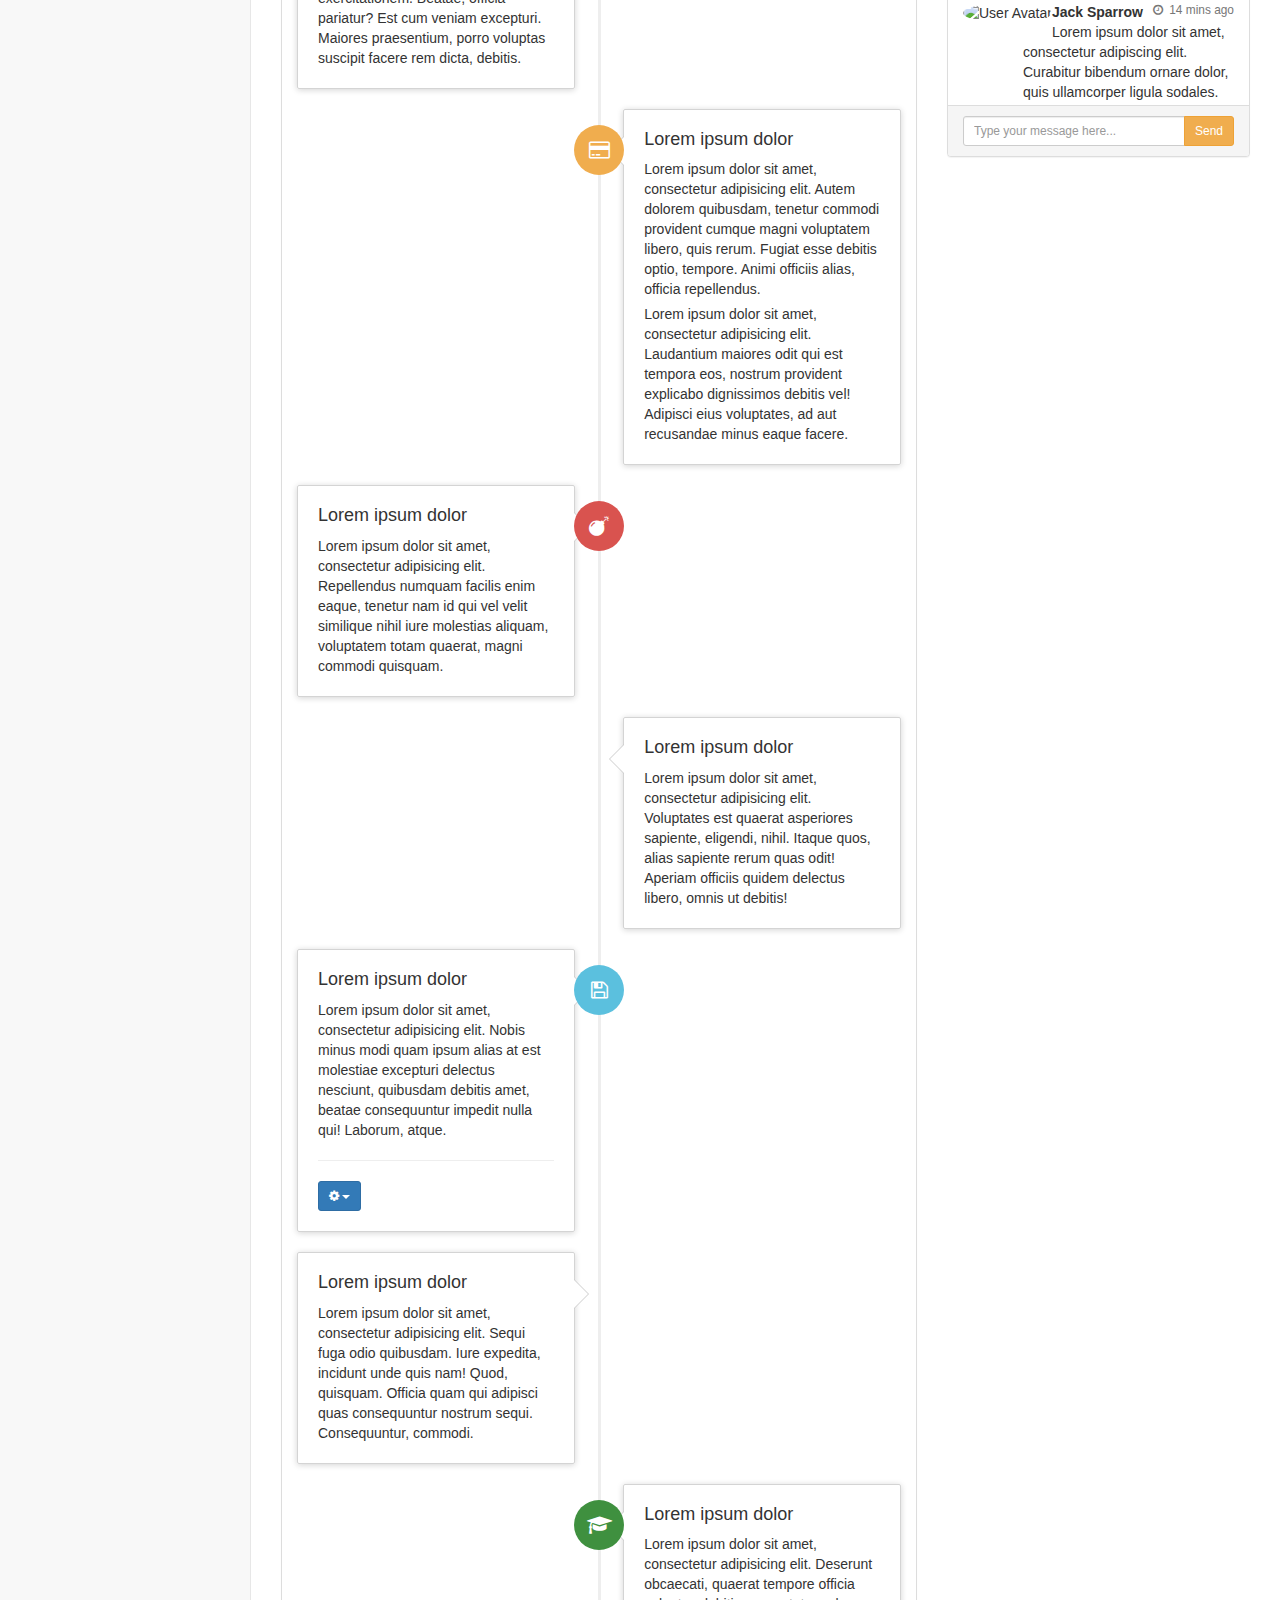
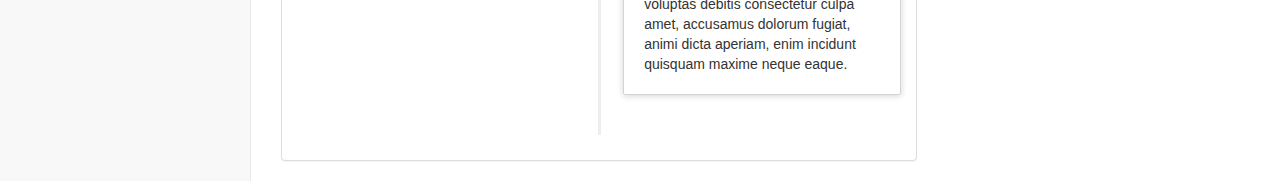
==== commit 55ac17bf: "Modify side navbar and add blank sim.html page for Training" ====
--- a/pages/index.html
+++ b/pages/index.html
@@ -9,7 +9,7 @@
     <meta name="description" content="">
     <meta name="author" content="">
 
-    <title>SB Admin 2 - Bootstrap Admin Theme</title>
+    <title>SkinSim - Biomechanical Skin Surgery Training</title>
 
     <!-- Bootstrap Core CSS -->
     <link href="../bower_components/bootstrap/dist/css/bootstrap.min.css" rel="stylesheet">
@@ -51,7 +51,7 @@
                     <span class="icon-bar"></span>
                     <span class="icon-bar"></span>
                 </button>
-                <a class="navbar-brand" href="index.html">SB Admin v2.0</a>
+                <a class="navbar-brand" href="index.html">SkinSim v1.0 | Biomechanical Skin Surgery Training Tool</a>
             </div>
             <!-- /.navbar-header -->
 
@@ -283,85 +283,87 @@
                             <a href="index.html"><i class="fa fa-dashboard fa-fw"></i> Dashboard</a>
                         </li>
                         <li>
-                            <a href="#"><i class="fa fa-bar-chart-o fa-fw"></i> Charts<span class="fa arrow"></span></a>
+                            <a href="sim.html"><i class="fa fa-user-md fa-fw"></i> Train</a>
+                        </li>
+                        <li>
+                            <a href="#"><i class="fa fa-file-text fa-fw"></i> Docs<span class="fa arrow"></span></a>
                             <ul class="nav nav-second-level">
                                 <li>
-                                    <a href="flot.html">Flot Charts</a>
-                                </li>
-                                <li>
-                                    <a href="morris.html">Morris.js Charts</a>
+                                    <a href="#">Introduction to skin surgery</a>
+                                </li>
+                                <li>
+                                    <a href="#">Biopsy techniques<span class="fa arrow"></span></a>
+                                    <ul class="nav nav-third-level">
+                                        <li>
+                                            <a href="#">Excision biopsy</a>
+                                        </li>
+                                        <li>
+                                            <a href="#">Punch biopsy</a>
+                                        </li>
+                                        <li>
+                                            <a href="#">Pipelle biopsy</a>
+                                        </li>
+                                    </ul>
+                                </li>
+                                <li>
+                                    <a href="#">Skin cancer surgery<span class="fa arrow"></span></a>
+                                    <ul class="nav nav-third-level">
+                                        <li>
+                                            <a href="#">Introduction to managing skin cancer</a>
+                                        </li>
+                                        <li>
+                                            <a href="#">Diagnosis & Surgical margins</a>
+                                        </li>
+                                        <li>
+                                            <a href="#">Excision techniques</a>
+                                        </li>
+                                        <li>
+                                            <a href="#">Repaid & Post-op care</a>
+                                        </li>
+                                    </ul>
+                                    <!-- /.nav-third-level -->
+                                </li>
+                                <li>
+                                    <a href="#">Keloid scar treatment</a>
+                                </li>
+                                <li>
+                                    <a href="#">Skin lesion excisions</a>
                                 </li>
                             </ul>
                             <!-- /.nav-second-level -->
                         </li>
                         <li>
-                            <a href="tables.html"><i class="fa fa-table fa-fw"></i> Tables</a>
-                        </li>
-                        <li>
-                            <a href="forms.html"><i class="fa fa-edit fa-fw"></i> Forms</a>
-                        </li>
-                        <li>
-                            <a href="#"><i class="fa fa-wrench fa-fw"></i> UI Elements<span class="fa arrow"></span></a>
+                            <a href="#"><i class="fa fa-bar-chart-o fa-fw"></i> Progress</a>
+                        </li>
+                        <li>
+                            <a href="#"><i class="fa fa-trophy fa-fw"></i> Leaderboards</a>
+                        </li>
+                        <li>
+                            <a href="#"><i class="fa fa-book fa-fw"></i> Assessments & Grades<span class="fa arrow"></span></a>
                             <ul class="nav nav-second-level">
                                 <li>
-                                    <a href="panels-wells.html">Panels and Wells</a>
-                                </li>
-                                <li>
-                                    <a href="buttons.html">Buttons</a>
-                                </li>
-                                <li>
-                                    <a href="notifications.html">Notifications</a>
-                                </li>
-                                <li>
-                                    <a href="typography.html">Typography</a>
-                                </li>
-                                <li>
-                                    <a href="icons.html"> Icons</a>
-                                </li>
-                                <li>
-                                    <a href="grid.html">Grid</a>
+                                    <a href="#">AS1001 Skin cancer surgery</a>
+                                </li>
+                                <li>
+                                    <a href="#">AS1002 Dermoscopy essentials</a>
+                                </li>
+                                <li>
+                                    <a href="#">AS1003 Suture techniques</a>
+                                </li>
+                                <li>
+                                    <a href="#">AS1004 Direct closure</a>
                                 </li>
                             </ul>
                             <!-- /.nav-second-level -->
                         </li>
                         <li>
-                            <a href="#"><i class="fa fa-sitemap fa-fw"></i> Multi-Level Dropdown<span class="fa arrow"></span></a>
+                            <a href="#"><i class="fa fa-comments fa-fw"></i> Discussion<span class="fa arrow"></span></a>
                             <ul class="nav nav-second-level">
                                 <li>
-                                    <a href="#">Second Level Item</a>
-                                </li>
-                                <li>
-                                    <a href="#">Second Level Item</a>
-                                </li>
-                                <li>
-                                    <a href="#">Third Level <span class="fa arrow"></span></a>
-                                    <ul class="nav nav-third-level">
-                                        <li>
-                                            <a href="#">Third Level Item</a>
-                                        </li>
-                                        <li>
-                                            <a href="#">Third Level Item</a>
-                                        </li>
-                                        <li>
-                                            <a href="#">Third Level Item</a>
-                                        </li>
-                                        <li>
-                                            <a href="#">Third Level Item</a>
-                                        </li>
-                                    </ul>
-                                    <!-- /.nav-third-level -->
-                                </li>
-                            </ul>
-                            <!-- /.nav-second-level -->
-                        </li>
-                        <li>
-                            <a href="#"><i class="fa fa-files-o fa-fw"></i> Sample Pages<span class="fa arrow"></span></a>
-                            <ul class="nav nav-second-level">
-                                <li>
-                                    <a href="blank.html">Blank Page</a>
-                                </li>
-                                <li>
-                                    <a href="login.html">Login Page</a>
+                                    <a href="#">Forums</a>
+                                </li>
+                                <li>
+                                    <a href="#">Ask an expert</a>
                                 </li>
                             </ul>
                             <!-- /.nav-second-level -->
